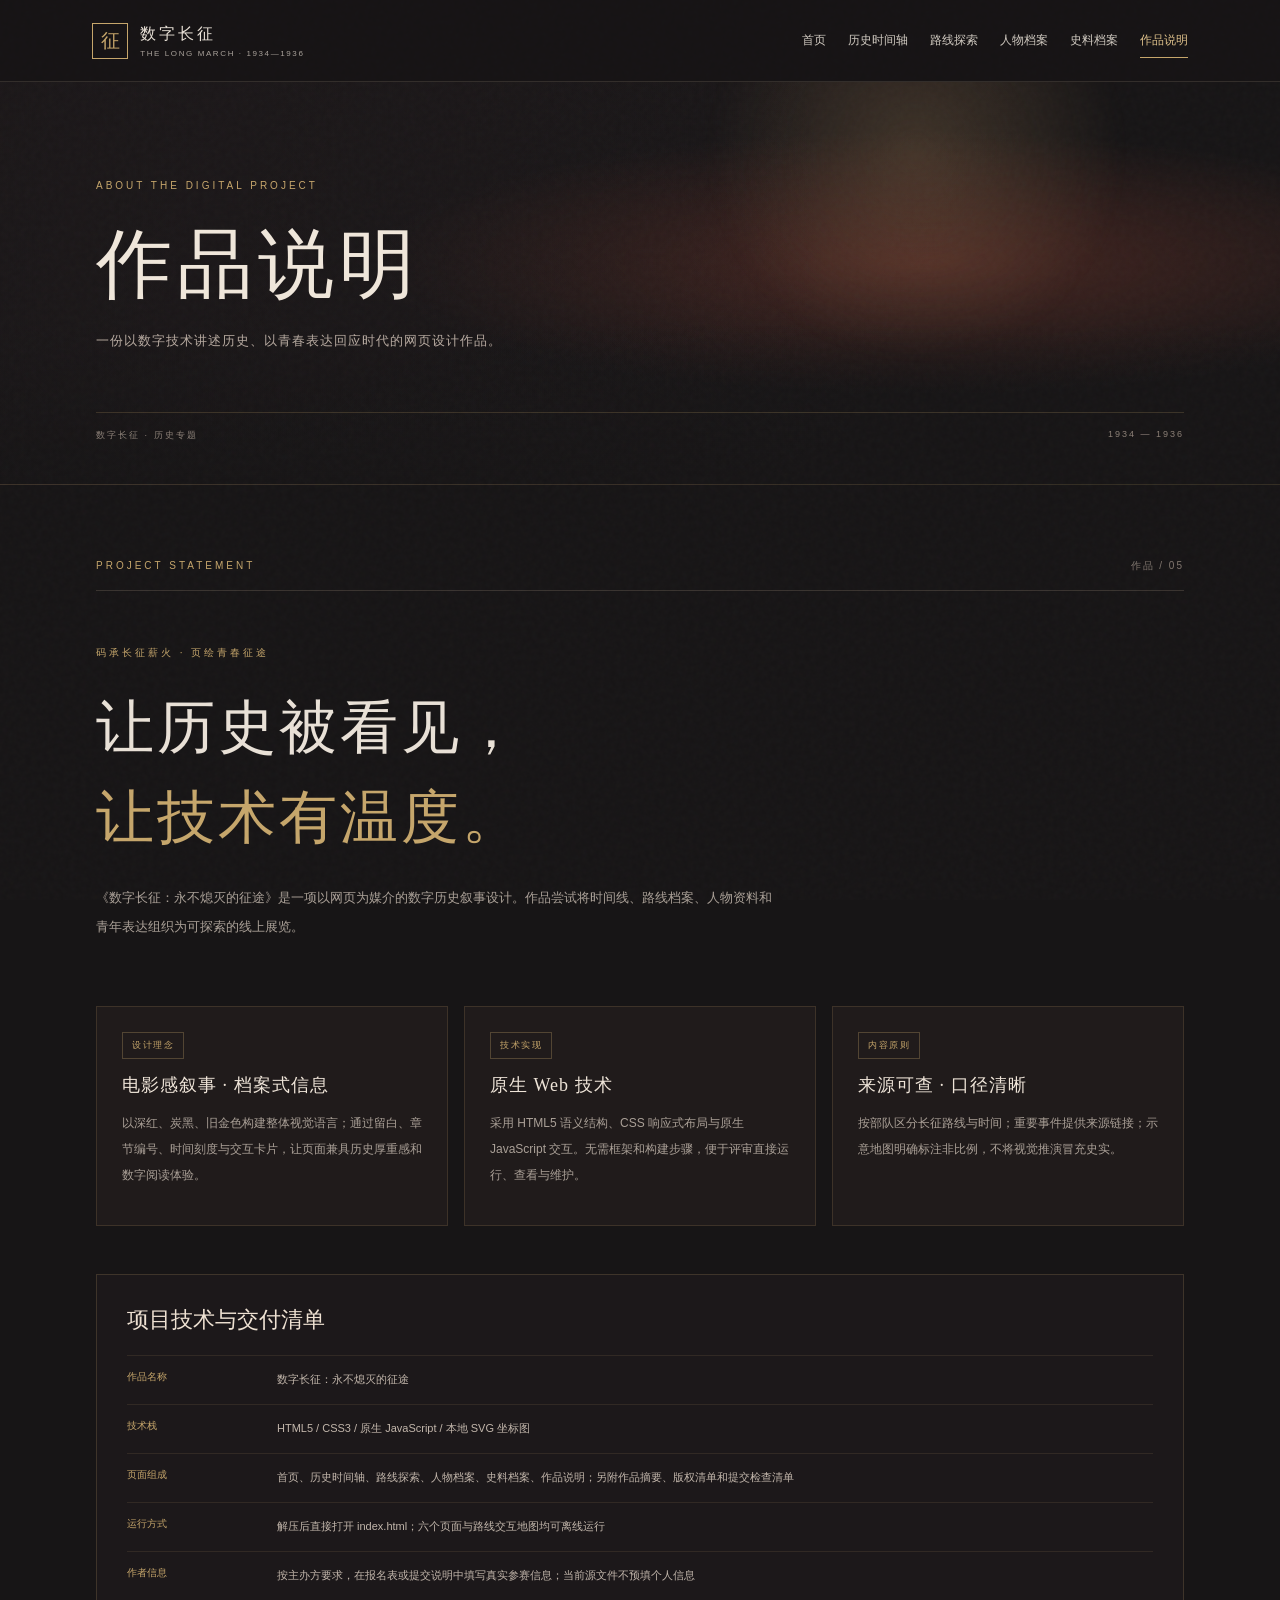
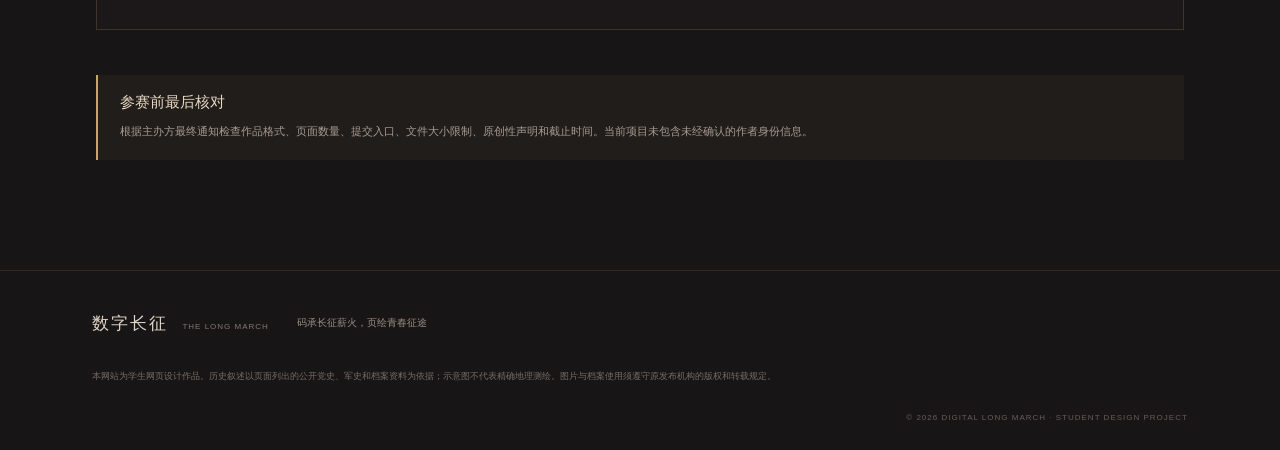
==== about.html @ 94694c50 "feat: publish Digital Long March V6 website" ====
<!doctype html>
<html lang="zh-CN">
<head>
  <meta charset="utf-8">
  <meta name="viewport" content="width=device-width, initial-scale=1">
  <meta name="theme-color" content="#171516">
  <meta name="description" content="作品说明｜数字长征：永不熄灭的征途">
  <title>作品说明｜数字长征</title>
  <link rel="stylesheet" href="css/style.css">
  <link rel="stylesheet" href="css/pages.css">
</head>
<body class="subpage">
  <a class="skip-link" href="#main-content">跳到主要内容</a>
  <div class="noise" aria-hidden="true"></div>
  <div class="scroll-progress" id="scrollProgress"></div>
  <header class="site-header" id="top">
    <a class="brand" href="index.html" aria-label="数字长征首页">
      <span class="brand-mark">征</span>
      <span class="brand-copy"><strong>数字长征</strong><small>THE LONG MARCH · 1934—1936</small></span>
    </a>
    <button class="menu-toggle" id="menuToggle" aria-label="打开导航" aria-expanded="false" aria-controls="mainNav"><span></span><span></span></button>
    <nav class="main-nav" id="mainNav" aria-label="主导航"><a class="" href="index.html">首页</a><a class="" href="history.html">历史时间轴</a><a class="" href="routes.html">路线探索</a><a class="" href="people.html">人物档案</a><a class="" href="archives.html">史料档案</a><a class="active" aria-current="page" href="about.html">作品说明</a></nav>
  </header>
  <main id="main-content" tabindex="-1">
    <section class="page-hero">
      <div class="page-hero-glow" aria-hidden="true"></div>
      <div class="section-shell page-hero-inner">
        <p class="eyebrow reveal">ABOUT THE DIGITAL PROJECT</p>
        <h1 class="reveal">作品说明</h1>
        <p class="page-subtitle reveal">一份以数字技术讲述历史、以青春表达回应时代的网页设计作品。</p>
        <div class="page-hero-meta"><span>数字长征 · 历史专题</span><span>1934 — 1936</span></div>
      </div>
    </section>

<section class="page-section section-shell">
  <div class="section-topline reveal"><span class="eyebrow">PROJECT STATEMENT</span><span class="section-number">作品 / 05</span></div>
  <div class="page-intro reveal"><p class="overline">码承长征薪火 · 页绘青春征途</p><h2>让历史被看见，<br><em>让技术有温度。</em></h2><p>《数字长征：永不熄灭的征途》是一项以网页为媒介的数字历史叙事设计。作品尝试将时间线、路线档案、人物资料和青年表达组织为可探索的线上展览。</p></div>
  <div class="about-columns">
    <article class="about-panel reveal"><span class="tag">设计理念</span><h3>电影感叙事 · 档案式信息</h3><p>以深红、炭黑、旧金色构建整体视觉语言；通过留白、章节编号、时间刻度与交互卡片，让页面兼具历史厚重感和数字阅读体验。</p></article>
    <article class="about-panel reveal"><span class="tag">技术实现</span><h3>原生 Web 技术</h3><p>采用 HTML5 语义结构、CSS 响应式布局与原生 JavaScript 交互。无需框架和构建步骤，便于评审直接运行、查看与维护。</p></article>
    <article class="about-panel reveal"><span class="tag">内容原则</span><h3>来源可查 · 口径清晰</h3><p>按部队区分长征路线与时间；重要事件提供来源链接；示意地图明确标注非比例，不将视觉推演冒充史实。</p></article>
  </div>
  <div class="project-spec reveal"><h3>项目技术与交付清单</h3><dl><div><dt>作品名称</dt><dd>数字长征：永不熄灭的征途</dd></div><div><dt>技术栈</dt><dd>HTML5 / CSS3 / 原生 JavaScript / 本地 SVG 坐标图</dd></div><div><dt>页面组成</dt><dd>首页、历史时间轴、路线探索、人物档案、史料档案、作品说明；另附作品摘要、版权清单和提交检查清单</dd></div><div><dt>运行方式</dt><dd>解压后直接打开 index.html；六个页面与路线交互地图均可离线运行</dd></div><div><dt>作者信息</dt><dd>按主办方要求，在报名表或提交说明中填写真实参赛信息；当前源文件不预填个人信息</dd></div></dl></div>
  <div class="source-note reveal"><strong>参赛前最后核对</strong><p>根据主办方最终通知检查作品格式、页面数量、提交入口、文件大小限制、原创性声明和截止时间。当前项目未包含未经确认的作者身份信息。</p></div>
</section>
  </main>
  <footer class="site-footer">
    <a class="footer-brand" href="index.html">数字长征 <span>THE LONG MARCH</span></a>
    <p>码承长征薪火，页绘青春征途</p>
    <small>本网站为学生网页设计作品。历史叙述以页面列出的公开党史、军史和档案资料为依据；示意图不代表精确地理测绘。图片与档案使用须遵守原发布机构的版权和转载规定。</small>
    <span class="copyright">© 2026 DIGITAL LONG MARCH · STUDENT DESIGN PROJECT</span>
  </footer>
  <script src="js/pages.js"></script>
</body>
</html>
---- css/style.css ----
@charset "UTF-8";
:root{--ink:#171516;--ink-soft:#211d1d;--red:#741c24;--red-bright:#a33b3d;--gold:#c6a66b;--gold-light:#dfc18b;--paper:#d8d5cf;--muted:#a6a09a;--serif:"Songti SC","STSong","SimSun","Noto Serif CJK SC",serif;--sans:"PingFang SC","Microsoft YaHei","Noto Sans CJK SC",sans-serif;--header-h:82px}
*{box-sizing:border-box}html{scroll-behavior:smooth;scroll-padding-top:90px}body{margin:0;background:var(--ink);color:var(--paper);font-family:var(--sans);font-weight:300;overflow-x:hidden}a{color:inherit;text-decoration:none}button{font:inherit}.noise{position:fixed;inset:0;z-index:20;pointer-events:none;opacity:.055;background-image:url("data:image/svg+xml,%3Csvg viewBox='0 0 180 180' xmlns='http://www.w3.org/2000/svg'%3E%3Cfilter id='n'%3E%3CfeTurbulence type='fractalNoise' baseFrequency='.9' numOctaves='3' stitchTiles='stitch'/%3E%3C/filter%3E%3Crect width='100%25' height='100%25' filter='url(%23n)' opacity='.45'/%3E%3C/svg%3E")}.scroll-progress{position:fixed;top:0;left:0;width:0;height:2px;background:var(--gold);z-index:50;transition:width .08s linear}
.site-header{height:var(--header-h);position:absolute;z-index:30;top:0;left:0;width:100%;padding:0 7.2%;display:flex;align-items:center;justify-content:space-between;border-bottom:1px solid rgba(225,207,175,.14)}.brand{display:flex;align-items:center;gap:12px}.brand-mark{width:36px;height:36px;border:1px solid var(--gold);display:grid;place-items:center;color:var(--gold);font-family:var(--serif);font-size:19px}.brand-copy{display:flex;flex-direction:column;gap:4px}.brand-copy strong{font-family:var(--serif);font-weight:500;font-size:16px;letter-spacing:3px}.brand-copy small{font-size:8px;letter-spacing:1.6px;color:#a9a19a}.main-nav{display:flex;align-items:center;gap:36px;font-size:12px;color:#d0c9c0}.main-nav>a:not(.nav-cta){position:relative;padding:9px 0;transition:color .25s}.main-nav>a:not(.nav-cta):after{content:"";position:absolute;left:0;bottom:0;width:0;height:1px;background:var(--gold);transition:width .25s}.main-nav>a:hover,.main-nav>a.active{color:var(--gold-light)}.main-nav>a:hover:after,.main-nav>a.active:after{width:100%}.nav-cta{border:1px solid rgba(198,166,107,.6);padding:11px 17px;color:var(--gold-light);letter-spacing:1px}.nav-cta span{padding-left:10px}.menu-toggle{display:none}
.hero{height:min(900px,100svh);min-height:680px;position:relative;overflow:hidden;background:radial-gradient(ellipse at 70% 43%,#69443b 0,#382a2a 27%,#211c1d 63%,#171516 100%)}.hero-backdrop,.hero-vignette{position:absolute;inset:0;overflow:hidden}.sun-halo{position:absolute;width:min(48vw,650px);aspect-ratio:1;right:10%;top:12%;border-radius:50%;background:radial-gradient(circle,rgba(219,168,111,.27),rgba(173,100,70,.12) 38%,transparent 70%);filter:blur(7px)}.mountain{position:absolute;bottom:0;width:120%;left:-10%;clip-path:polygon(0 100%,0 75%,9% 65%,17% 72%,28% 35%,36% 60%,47% 20%,58% 58%,68% 30%,78% 65%,89% 42%,100% 72%,100% 100%)}.mountain-back{height:72%;background:linear-gradient(140deg,#77635a,#41363a 52%,#282327);opacity:.65;transform:translateY(7%)}.mountain-mid{height:57%;background:linear-gradient(160deg,#59484a,#30272d 60%,#1d1a1d);clip-path:polygon(0 100%,0 60%,12% 42%,22% 66%,35% 15%,44% 58%,58% 26%,69% 62%,80% 30%,91% 65%,100% 52%,100% 100%);opacity:.95}.mountain-front{height:39%;background:linear-gradient(160deg,#3c3032,#211d20 72%);clip-path:polygon(0 100%,0 70%,10% 50%,20% 78%,32% 42%,43% 70%,56% 35%,68% 76%,80% 45%,91% 72%,100% 55%,100% 100%)}.ridge{position:absolute;bottom:23%;width:75%;height:22%;border-top:1px solid rgba(222,198,169,.16);transform:rotate(-13deg);filter:blur(1px)}.ridge-one{left:-12%}.ridge-two{right:-25%;bottom:29%;transform:rotate(15deg)}.flag-scene{position:absolute;bottom:29%;left:62%;height:205px;filter:drop-shadow(0 7px 12px rgba(0,0,0,.3));transform-origin:bottom}.flag-pole{position:absolute;left:0;bottom:0;width:3px;height:195px;background:linear-gradient(90deg,#4b3a30,#c3a57b,#49352d)}.flag-cloth{position:absolute;top:12px;left:3px;width:108px;height:60px;background:linear-gradient(135deg,#a43b35,#6c1d24);clip-path:polygon(0 0,100% 7%,89% 53%,100% 100%,0 90%);transform-origin:left top;animation:flagWave 4s ease-in-out infinite}.flag-cloth:after{content:"";position:absolute;inset:0;background:linear-gradient(100deg,transparent,rgba(255,255,255,.12),transparent);transform:skewY(-12deg)}.mist{position:absolute;left:-10%;width:120%;height:18%;background:linear-gradient(90deg,transparent,rgba(199,174,158,.12),transparent);filter:blur(23px);animation:mistDrift 16s ease-in-out infinite alternate}.mist-one{bottom:18%}.mist-two{bottom:35%;animation-delay:-8s;opacity:.5}.hero-vignette{background:linear-gradient(90deg,rgba(19,17,18,.72),rgba(19,17,18,.1) 65%,rgba(19,17,18,.18)),linear-gradient(0deg,#171516 0,transparent 24%,transparent 80%,rgba(17,15,16,.42))}.hero-content{position:absolute;left:13%;top:50%;transform:translateY(-42%);z-index:2;max-width:620px}.eyebrow{font-size:10px;letter-spacing:3px;color:var(--gold);font-weight:500}.hero-eyebrow{display:flex;align-items:center;gap:12px;margin:0 0 27px}.hero-eyebrow span{width:27px;height:1px;background:var(--gold)}.hero-kicker{font-size:9px;letter-spacing:4px;color:rgba(226,210,188,.64);margin:0 0 13px}.hero h1{font-family:var(--serif);font-size:clamp(74px,10vw,142px);font-weight:500;letter-spacing:14px;line-height:1.05;margin:0;color:#f0e9df;text-shadow:0 7px 32px rgba(0,0,0,.25)}.hero h1 span{color:#d6b47d}.hero-subtitle{font-family:var(--serif);font-size:clamp(22px,3vw,34px);letter-spacing:8px;color:#e4d4c0;margin:15px 0 22px}.hero-description{font-size:13px;line-height:2.2;letter-spacing:2px;color:#c6bbb0}.hero-actions{display:flex;align-items:center;gap:29px;margin-top:34px}.button{display:inline-flex;align-items:center;justify-content:center;gap:26px;border:0;cursor:pointer;padding:15px 22px;font-size:12px;letter-spacing:1px;transition:transform .25s,background .25s,border-color .25s}.button:hover{transform:translateY(-3px)}.button-primary{background:var(--red);color:#f3e8da;border:1px solid rgba(221,180,132,.25)}.button-primary:hover{background:#8c2931}.button span{font-size:16px;color:var(--gold-light)}.text-link{font-size:11px;color:#d0c4b8;letter-spacing:1px}.text-link span{color:var(--gold);padding-left:8px}.hero-side-note{position:absolute;right:7.2%;top:39%;z-index:2;display:flex;flex-direction:column;align-items:center;gap:10px;color:var(--gold);font-family:var(--serif);font-size:12px;letter-spacing:2px}.hero-side-note i{height:78px;width:1px;background:linear-gradient(var(--gold),transparent)}.hero-side-note small{writing-mode:vertical-rl;font:8px var(--sans);letter-spacing:2px;color:#b8a99b;margin-top:12px}.hero-bottom{position:absolute;z-index:2;bottom:35px;left:7.2%;right:7.2%;display:flex;align-items:center;justify-content:space-between;color:#a69a90}.chapter-label,.coordinates{font-size:9px;letter-spacing:2px}.scroll-cue{display:flex;align-items:center;gap:13px;font-size:9px;letter-spacing:2px;color:var(--gold-light)}.scroll-cue i{height:36px;width:1px;background:linear-gradient(var(--gold),transparent);animation:scrollPulse 1.8s infinite}.hero-index{position:absolute;right:7.2%;bottom:37px;color:var(--gold);font:12px var(--serif);letter-spacing:2px}.hero-index span{padding:0 8px;color:#78675c}
.section-shell{max-width:1160px;margin:0 auto;padding-left:36px;padding-right:36px}.intro{position:relative;padding-top:130px;padding-bottom:145px}.section-topline{display:flex;justify-content:space-between;align-items:center;border-bottom:1px solid rgba(211,190,158,.18);padding-bottom:17px}.section-number{font-size:10px;color:#81766e;letter-spacing:2px}.intro-grid{display:grid;grid-template-columns:1fr .8fr;gap:12%;padding-top:76px}.overline{font-size:10px;letter-spacing:3px;color:var(--gold);margin:0 0 23px}.intro-heading h2,.section-heading h2,.closing h2{font-family:var(--serif);font-weight:400;font-size:clamp(42px,6vw,72px);line-height:1.55;letter-spacing:5px;margin:0;color:#e9e1d7}.intro-heading h2 em,.section-heading h2 em,.closing h2 em,.youth-copy h2 em{font-style:normal;color:var(--gold)}.intro-copy{padding-top:31px;max-width:440px}.intro-copy p{font-size:13px;line-height:2.2;color:#aaa19a;margin:0 0 20px}.intro-copy .lead{font-family:var(--serif);font-size:18px;line-height:1.9;color:#e2d7cb;margin-bottom:26px}.line-link{display:inline-block;margin-top:18px;padding-bottom:10px;border-bottom:1px solid rgba(198,166,107,.5);font-size:11px;color:var(--gold-light);letter-spacing:1px}.line-link span{padding-left:25px}.intro-stamp{position:absolute;right:6%;bottom:80px;border:1px solid rgba(198,166,107,.22);width:84px;height:84px;display:grid;place-content:center;text-align:center;color:rgba(198,166,107,.5);font-family:var(--serif);font-size:19px;line-height:1.35;transform:rotate(8deg)}
.journey-section{background:#201b1c;padding:110px 0 120px}.section-heading{display:flex;justify-content:space-between;align-items:end;margin:56px 0 74px}.section-heading h2{font-size:clamp(38px,5vw,58px)}.section-heading>p{font-size:11px;line-height:2.1;color:#958b84;margin:0 0 10px}.timeline{position:relative;display:grid;grid-template-columns:repeat(4,1fr);gap:23px;padding-top:31px}.timeline-track{position:absolute;top:0;left:0;right:0;height:1px;background:rgba(198,166,107,.22)}.timeline-track span{display:block;width:100%;height:100%;background:linear-gradient(90deg,var(--gold),rgba(198,166,107,.05))}.timeline-item{position:relative;padding-top:28px}.timeline-dot{position:absolute;top:-37px;left:0;width:13px;height:13px;border-radius:50%;border:1px solid var(--gold);background:#201b1c;cursor:pointer;transition:background .25s,box-shadow .25s}.timeline-dot:after{content:"";position:absolute;inset:3px;border-radius:50%;background:var(--gold)}.timeline-dot:hover{box-shadow:0 0 0 7px rgba(198,166,107,.1)}.timeline-date{font:32px var(--serif);color:var(--gold-light);letter-spacing:1px}.timeline-date small{font:11px var(--sans);color:#a79a8c;margin-left:5px}.timeline-card{margin-top:21px;padding:24px 20px 22px;min-height:218px;background:linear-gradient(145deg,#2c2526,#252021);border:1px solid rgba(215,190,151,.11);transition:transform .3s,border-color .3s}.timeline-card:hover{transform:translateY(-5px);border-color:rgba(198,166,107,.4)}.card-index{font-size:9px;color:var(--gold);letter-spacing:2px}.timeline-card h3{font-family:var(--serif);font-size:17px;font-weight:500;letter-spacing:1px;margin:16px 0 12px;color:#e5ddd3}.timeline-card p{font-size:11px;line-height:1.9;color:#a79d96;min-height:42px}.detail-link{background:none;border:0;padding:8px 0 0;color:var(--gold-light);font-size:10px;letter-spacing:1px;cursor:pointer}.detail-link span{padding-left:12px}.timeline-note{margin:30px 0 0;color:#766d67;font-size:10px;line-height:1.8}
.quote-section{height:570px;position:relative;display:grid;place-items:center;text-align:center;overflow:hidden;background:linear-gradient(120deg,#302326,#211b1d 70%)}.quote-bg{position:absolute;inset:0;background:radial-gradient(ellipse at 50% 55%,rgba(128,65,54,.25),transparent 57%),linear-gradient(0deg,rgba(23,21,22,.6),rgba(23,21,22,.15))}.quote-bg:before,.quote-bg:after{content:"";position:absolute;bottom:-20%;width:65%;height:65%;background:#171516;clip-path:polygon(0 100%,0 75%,22% 28%,42% 65%,62% 10%,78% 63%,100% 35%,100% 100%);opacity:.55}.quote-bg:before{left:-10%}.quote-bg:after{right:-10%;transform:scaleX(-1);opacity:.7}.quote-content{position:relative;z-index:1}.quote-mark{font:100px/1 var(--serif);height:70px;color:rgba(198,166,107,.42);margin-top:20px}.quote-content blockquote{font-family:var(--serif);font-size:clamp(26px,4vw,43px);line-height:1.8;letter-spacing:4px;margin:0;color:#eee4d8}.quote-content p{font-size:12px;letter-spacing:2px;color:#b4a69b;margin:26px 0}.quote-rule{display:block;width:42px;height:1px;background:var(--gold);margin:27px auto}.quote-content small{font-size:9px;letter-spacing:3px;color:#9a8979}
.values-section{padding-top:110px;padding-bottom:130px}.values-grid{display:grid;grid-template-columns:repeat(4,1fr);gap:18px;padding-top:62px}.value-card{position:relative;padding:25px 22px 30px;border-top:1px solid rgba(198,166,107,.35);background:linear-gradient(180deg,rgba(255,255,255,.025),transparent);min-height:245px}.value-no{font:11px var(--serif);color:var(--gold)}.value-symbol{font:44px var(--serif);color:rgba(198,166,107,.85);margin:22px 0 13px}.value-card h3{font:500 16px var(--serif);letter-spacing:2px;margin:0 0 13px}.value-card p{font-size:11px;line-height:2;color:#978e87;margin:0}.value-line{position:absolute;bottom:0;left:22px;width:22px;height:1px;background:var(--gold);transition:width .3s}.value-card:hover .value-line{width:calc(100% - 44px)}
.youth-section{background:linear-gradient(115deg,#5d2026,#3b1d21 52%,#241b1d);position:relative;overflow:hidden}.youth-section:after{content:"";position:absolute;right:-8%;top:-70%;width:65vw;height:65vw;border:1px solid rgba(222,187,134,.12);border-radius:50%;box-shadow:0 0 0 40px rgba(222,187,134,.025),0 0 0 90px rgba(222,187,134,.02)}.youth-inner{position:relative;z-index:1;min-height:480px;display:flex;align-items:center;justify-content:space-between;padding-top:80px;padding-bottom:80px}.youth-copy{max-width:620px}.youth-copy .overline{margin:30px 0 12px;color:#d6b27c}.youth-copy h2{font:400 clamp(36px,5vw,57px)/1.6 var(--serif);letter-spacing:3px;margin:0 0 18px}.youth-copy>p:not(.eyebrow):not(.overline){max-width:480px;color:#d0bdb2;font-size:12px;line-height:2.1;margin-bottom:28px}.youth-seal{width:190px;height:190px;border:1px solid rgba(220,183,126,.5);border-radius:50%;display:flex;flex-direction:column;align-items:center;justify-content:center;color:#e2c38f;transform:rotate(-9deg);box-shadow:inset 0 0 0 8px rgba(220,183,126,.035),0 0 50px rgba(0,0,0,.12)}.youth-seal span{font:20px var(--serif);letter-spacing:7px;padding-left:7px}.youth-seal strong{font:42px var(--serif);letter-spacing:5px}.youth-seal small{font-size:7px;letter-spacing:2px;margin-top:7px}
.closing{text-align:center;padding-top:120px;padding-bottom:115px}.closing h2{font-size:clamp(37px,5vw,60px);margin:27px 0 30px}.back-top{display:inline-block;border-bottom:1px solid rgba(198,166,107,.45);padding:12px 0;color:var(--gold-light);font-size:11px;letter-spacing:2px}.back-top span{padding-left:25px}.site-footer{padding:35px 7.2% 28px;border-top:1px solid rgba(211,190,158,.13);display:flex;align-items:center;gap:28px;flex-wrap:wrap}.footer-brand{font:17px var(--serif);letter-spacing:2px;color:#ded3c7}.footer-brand span{font:8px var(--sans);letter-spacing:1px;color:#847970;margin-left:8px}.site-footer p{font-size:10px;color:#9b8e84}.site-footer>small{font-size:9px;color:#766d67;flex-basis:100%;line-height:1.8}.copyright{font-size:8px;color:#655e59;letter-spacing:1px;margin-left:auto}
.modal{position:fixed;inset:0;z-index:60;display:grid;place-items:center;padding:22px;visibility:hidden;opacity:0;transition:opacity .25s,visibility .25s}.modal.is-open{visibility:visible;opacity:1}.modal-backdrop{position:absolute;inset:0;background:rgba(8,7,8,.78);backdrop-filter:blur(7px)}.modal-panel{position:relative;width:min(560px,100%);padding:48px 48px 42px;background:linear-gradient(145deg,#302729,#211d1f);border:1px solid rgba(198,166,107,.35);box-shadow:0 25px 90px rgba(0,0,0,.4);transform:translateY(12px);transition:transform .3s}.modal.is-open .modal-panel{transform:translateY(0)}.modal-close{position:absolute;right:18px;top:12px;background:none;border:0;color:#c7b8a7;font-size:28px;cursor:pointer}.modal-date{font:14px var(--serif);color:var(--gold);margin:25px 0 9px}.modal-panel h2{font:500 30px var(--serif);letter-spacing:2px;margin:0 0 20px}.modal-panel>p:not(.modal-date){font-size:13px;line-height:2.2;color:#b8ada4}.modal-source{border-top:1px solid rgba(198,166,107,.2);padding-top:16px;margin-top:28px;color:#83776e;font-size:10px;line-height:1.8}.pledge-panel label{display:block;font-size:11px;color:var(--gold-light);margin:24px 0 9px}.pledge-panel textarea{width:100%;height:110px;resize:vertical;background:#171516;border:1px solid rgba(198,166,107,.3);padding:14px;color:#eee;font:12px/1.8 var(--sans);outline:none}.pledge-panel textarea:focus{border-color:var(--gold)}.pledge-actions{display:flex;justify-content:space-between;align-items:center;margin-top:12px}.pledge-actions>span{font-size:10px;color:#82776e}.pledge-result{margin-top:24px;padding:24px;border:1px solid rgba(198,166,107,.4);background:linear-gradient(135deg,rgba(116,28,36,.4),rgba(23,21,22,.5))}.pledge-result>span,.pledge-result small{font-size:8px;letter-spacing:2px;color:var(--gold)}.pledge-result p{font:18px/1.8 var(--serif);color:#eee0cf}.toast{position:fixed;z-index:80;left:50%;bottom:28px;transform:translate(-50%,20px);opacity:0;background:#2e2726;border:1px solid rgba(198,166,107,.4);padding:12px 20px;color:#e7d7c3;font-size:11px;transition:.25s;pointer-events:none}.toast.show{opacity:1;transform:translate(-50%,0)}
.reveal{opacity:0;transform:translateY(24px);transition:opacity .8s ease,transform .8s ease}.reveal.is-visible{opacity:1;transform:translateY(0)}
@keyframes flagWave{0%,100%{transform:skewY(0) scaleX(1)}50%{transform:skewY(-4deg) scaleX(.96)}}@keyframes mistDrift{from{transform:translateX(-3%) scaleY(1)}to{transform:translateX(3%) scaleY(1.2)}}@keyframes scrollPulse{0%,100%{transform:scaleY(.65);transform-origin:top;opacity:.5}50%{transform:scaleY(1);opacity:1}}
@media(max-width:900px){.site-header{padding:0 5%}.main-nav{gap:20px}.hero-content{left:9%}.hero-side-note{right:5%}.timeline{grid-template-columns:repeat(2,1fr);row-gap:55px}.timeline-track{right:0}.timeline-card{min-height:195px}.values-grid{grid-template-columns:repeat(2,1fr)}.section-shell{padding-left:5%;padding-right:5%}.intro-stamp{right:7%}}
@media(max-width:640px){:root{--header-h:70px}.site-header{height:70px}.brand-mark{width:32px;height:32px}.brand-copy strong{font-size:14px}.brand-copy small{font-size:7px}.menu-toggle{display:flex;flex-direction:column;gap:6px;background:none;border:0;padding:10px;z-index:2}.menu-toggle span{display:block;width:23px;height:1px;background:var(--gold)}.main-nav{position:absolute;top:70px;left:0;right:0;background:rgba(23,21,22,.97);border-bottom:1px solid rgba(198,166,107,.2);padding:20px 7% 25px;display:flex;flex-direction:column;align-items:stretch;gap:10px;visibility:hidden;opacity:0;transform:translateY(-8px);transition:.25s}.main-nav.open{visibility:visible;opacity:1;transform:translateY(0)}.main-nav>a:not(.nav-cta){padding:12px 0}.nav-cta{text-align:center;margin-top:8px}.hero{min-height:690px;height:100svh;max-height:850px}.hero-content{left:7%;right:7%;top:47%;transform:translateY(-38%)}.hero h1{font-size:clamp(67px,18vw,105px);letter-spacing:7px}.hero-subtitle{font-size:22px;letter-spacing:5px}.hero-eyebrow{font-size:8px;letter-spacing:2px;margin-bottom:22px}.hero-kicker{font-size:7px;letter-spacing:2px}.hero-description{font-size:11px}.hero-actions{gap:17px;align-items:flex-start;flex-direction:column;margin-top:25px}.button{padding:13px 17px}.hero-side-note{right:6%;top:24%;font-size:10px}.hero-side-note i{height:40px}.hero-side-note small{display:none}.flag-scene{left:67%;bottom:27%;transform:scale(.75);transform-origin:bottom}.hero-bottom{left:7%;right:7%;bottom:22px}.coordinates{display:none}.hero-index{right:7%;bottom:25px;font-size:10px}.chapter-label{font-size:8px}.scroll-cue{margin-right:35px}.intro{padding-top:85px;padding-bottom:95px}.intro-grid{grid-template-columns:1fr;gap:20px;padding-top:48px}.intro-heading h2{font-size:50px}.intro-copy{padding-top:0}.intro-copy .lead{font-size:16px}.intro-stamp{width:65px;height:65px;font-size:14px;right:8%;bottom:48px}.journey-section{padding:80px 0 85px}.section-heading{display:block;margin:42px 0 55px}.section-heading h2{font-size:39px}.section-heading>p{margin-top:18px}.timeline{grid-template-columns:1fr;gap:36px;padding-left:23px}.timeline-track{left:5px;right:auto;top:0;bottom:0;width:1px;height:auto}.timeline-track span{width:1px;height:100%;background:linear-gradient(var(--gold),rgba(198,166,107,.05))}.timeline-item{padding-top:0}.timeline-dot{top:4px;left:-23px}.timeline-date{font-size:27px}.timeline-card{margin-top:13px;min-height:0;padding:20px}.timeline-card p{min-height:0}.timeline-note{margin-left:0}.quote-section{height:470px;padding:0 7%}.quote-content blockquote{font-size:26px;letter-spacing:2px}.quote-content p{font-size:10px;line-height:2}.values-section{padding-top:80px;padding-bottom:85px}.values-grid{grid-template-columns:1fr 1fr;gap:12px;padding-top:40px}.value-card{padding:19px 15px 25px;min-height:220px}.value-symbol{font-size:36px;margin:19px 0 10px}.value-card h3{font-size:14px}.value-card p{font-size:10px}.value-line{left:15px}.youth-inner{min-height:540px;display:block;padding-top:75px;padding-bottom:70px}.youth-copy h2{font-size:36px}.youth-copy>p:not(.eyebrow):not(.overline){font-size:11px}.youth-seal{width:115px;height:115px;margin:35px 0 0 auto}.youth-seal span{font-size:13px}.youth-seal strong{font-size:27px}.youth-seal small{font-size:6px}.closing{padding-top:85px;padding-bottom:85px}.closing h2{font-size:38px;letter-spacing:2px}.site-footer{padding:28px 7%;gap:12px}.site-footer p{flex-basis:100%;margin:0}.site-footer>small{margin-top:5px}.copyright{margin-left:0;flex-basis:100%;font-size:7px}.modal-panel{padding:42px 24px 28px}.modal-panel h2{font-size:24px}.pledge-actions{gap:10px}.pledge-actions .button{gap:8px;font-size:10px}}
@media(prefers-reduced-motion:reduce){*,*::before,*::after{scroll-behavior:auto!important;animation-duration:.01ms!important;animation-iteration-count:1!important;transition-duration:.01ms!important}.reveal{opacity:1;transform:none}}

/* V2: interactive route atlas */
.route-section{background:#191617;padding:110px 0 125px;position:relative;overflow:hidden}
.route-section:before{content:"";position:absolute;inset:0;background:radial-gradient(ellipse at 15% 55%,rgba(116,28,36,.15),transparent 48%),linear-gradient(90deg,transparent 49.9%,rgba(198,166,107,.025) 50%,transparent 50.1%);pointer-events:none}
.route-heading{position:relative;z-index:1;margin-bottom:54px}
.route-layout{position:relative;z-index:1;display:grid;grid-template-columns:minmax(0,1.45fr) minmax(280px,.75fr);gap:44px;align-items:stretch}
.route-map-wrap{border:1px solid rgba(198,166,107,.22);background:linear-gradient(145deg,rgba(44,36,34,.78),rgba(24,21,22,.9));padding:18px 20px 15px;min-width:0}
.map-topline{display:flex;justify-content:space-between;gap:12px;font-size:8px;letter-spacing:1.6px;color:#8e8176}
.route-map{display:block;width:100%;height:auto;margin:14px 0 5px;overflow:visible}
.map-contour{fill:none;stroke:#b99b70;stroke-opacity:.13;stroke-width:1.2;stroke-dasharray:3 8}
.route-line{fill:none;stroke-width:3;stroke-linecap:round;stroke-linejoin:round;opacity:.16;transition:opacity .35s,filter .35s}
.route-line path{fill:none;stroke:currentColor;stroke-width:3;stroke-dasharray:7 8;animation:routeFlow 16s linear infinite}
.route-line circle{fill:currentColor;stroke:#201b1c;stroke-width:2}
.route-central{color:#d7a56e}.route-fourth{color:#b95d5c}.route-second{color:#9b9b78}
.route-line.is-active{opacity:1;filter:url(#routeGlow)}
.map-place circle{fill:#dfc18b;stroke:#201b1c;stroke-width:2}.map-place text{fill:#d7c7b4;font:13px var(--sans);letter-spacing:1px}.map-compass{fill:#c6a66b;font:12px var(--sans);letter-spacing:2px}.map-caption{fill:#766b62;font:8px var(--sans);letter-spacing:1.4px}
.map-legend{display:flex;flex-wrap:wrap;gap:12px 20px;border-top:1px solid rgba(198,166,107,.14);padding-top:15px;color:#a79a8e;font-size:9px}
.map-legend span{display:flex;align-items:center;gap:7px}.legend-dot{width:7px;height:7px;border-radius:50%;display:inline-block}.legend-dot.central{background:#d7a56e}.legend-dot.fourth{background:#b95d5c}.legend-dot.second{background:#9b9b78}
.route-info{padding:20px 0 0}.route-tabs{display:flex;flex-wrap:wrap;gap:7px;margin:22px 0 28px}.route-tab{background:transparent;border:1px solid rgba(198,166,107,.25);color:#a99c90;padding:10px 13px;font-size:10px;cursor:pointer;transition:.25s}.route-tab:hover,.route-tab.active{background:rgba(116,28,36,.55);border-color:rgba(198,166,107,.65);color:#f0dfc8}
.route-period{font:11px var(--serif);letter-spacing:1.5px;color:var(--gold)}.route-detail h3{font:500 22px var(--serif);letter-spacing:2px;color:#eee3d6;margin:13px 0 15px}.route-detail p{font-size:11px;line-height:2.1;color:#aaa097}.route-detail ol{padding-left:18px;margin:20px 0 0;border-left:1px solid rgba(198,166,107,.25)}.route-detail li{font-size:10px;line-height:1.9;color:#c8b9a8;padding:0 0 13px 8px}.route-detail li::marker{color:var(--gold)}.route-caution{border-top:1px solid rgba(198,166,107,.18);padding-top:15px;margin-top:25px;font-size:9px;line-height:1.9;color:#82786f}
@keyframes routeFlow{to{stroke-dashoffset:-180}}
@media(max-width:900px){.route-layout{grid-template-columns:1fr;gap:20px}.route-info{padding-top:5px}.route-detail ol{display:grid;grid-template-columns:1fr 1fr;gap:5px 15px}}
@media(max-width:640px){.route-section{padding:80px 0 90px}.route-heading{margin-bottom:35px}.route-map-wrap{padding:13px 10px 12px}.map-topline{font-size:6px;letter-spacing:1px}.map-place text{font-size:15px}.map-caption{font-size:8px}.map-legend{gap:9px 12px;font-size:8px}.route-tabs{gap:6px;margin:17px 0 22px}.route-tab{padding:9px 10px;font-size:9px}.route-detail h3{font-size:20px}.route-detail ol{grid-template-columns:1fr}.route-caution{font-size:9px}}
@media(prefers-reduced-motion:reduce){.route-line path{animation:none}}

/* V3: multi-page portal cards */
.portal-section{padding-top:90px;padding-bottom:105px}
.portal-grid{display:grid;grid-template-columns:repeat(4,1fr);gap:13px;padding-top:36px}
.portal-card{display:flex;flex-direction:column;min-height:220px;padding:22px 20px;border:1px solid rgba(198,166,107,.2);background:linear-gradient(145deg,rgba(48,37,35,.48),rgba(25,22,23,.72));transition:transform .25s,border-color .25s,background .25s}
.portal-card:hover{transform:translateY(-5px);border-color:rgba(198,166,107,.6);background:linear-gradient(145deg,rgba(67,42,39,.62),rgba(25,22,23,.85))}
.portal-card>span{font-size:8px;letter-spacing:1.7px;color:#8f8277}
.portal-card h3{font:500 21px var(--serif);letter-spacing:2px;color:#eee2d5;margin:26px 0 10px}
.portal-card p{font-size:10px;line-height:2;color:#a99e95;flex:1}
.portal-card b{font-size:9px;font-weight:400;color:var(--gold);letter-spacing:1px;margin-top:16px}
@media(max-width:900px){.portal-grid{grid-template-columns:repeat(2,1fr)}}
@media(max-width:640px){.portal-section{padding-top:70px;padding-bottom:75px}.portal-grid{gap:10px;padding-top:25px}.portal-card{min-height:190px;padding:17px 14px}.portal-card h3{font-size:17px;margin-top:20px}.portal-card p{font-size:9px}}

/* V5 accessibility and presentation refinements */
.skip-link{position:fixed;z-index:1000;left:16px;top:12px;padding:12px 16px;background:#ead9bd;color:#171516;font-size:13px;transform:translateY(-160%);transition:transform .2s}
.skip-link:focus{transform:translateY(0)}
:focus-visible{outline:2px solid #e2c18a;outline-offset:4px}
button,a{-webkit-tap-highlight-color:transparent}
@media(max-width:760px){.main-nav a{min-height:42px;display:flex;align-items:center}.menu-toggle{min-width:44px;min-height:44px;justify-content:center;align-items:center}}
@media print{.noise,.scroll-progress,.site-header,.menu-toggle,.geo-route-controls,.site-footer{display:none!important}body,.subpage{background:#fff!important;color:#222!important}.page-hero{background:#eee!important;color:#222!important;min-height:auto}.page-hero h1,.page-intro h2,.route-record h3,.chronicle-body h3,.person-card h3,.archive-card h3{color:#222!important}.page-subtitle,.page-intro>p:last-child,.route-record p,.chronicle-body p,.archive-card p{color:#444!important}.page-section{padding:24px 0}.geo-map-frame{break-inside:avoid}.geo-map-caution,.source-note{color:#333!important;background:#f5f1e9!important}}
---- css/pages.css ----
:root{--page-ink:#171516;--page-gold:#c6a66b;--page-paper:#e9e1d7}
.subpage{background:#171516;color:var(--page-paper)}
.subpage .site-header{position:relative;background:rgba(23,21,22,.96)}
.subpage .main-nav{gap:22px}
.subpage .main-nav a{white-space:nowrap}
.page-hero{position:relative;min-height:390px;overflow:hidden;background:radial-gradient(ellipse at 72% 45%,rgba(116,55,44,.52),transparent 42%),linear-gradient(120deg,#211b1d,#171516 70%);border-bottom:1px solid rgba(198,166,107,.16)}
.page-hero:after{content:"";position:absolute;inset:0;background:linear-gradient(90deg,rgba(23,21,22,.55),transparent 65%),linear-gradient(0deg,#171516,transparent 40%)}
.page-hero-glow{position:absolute;width:420px;height:420px;right:12%;top:-140px;border-radius:50%;background:radial-gradient(circle,rgba(205,158,106,.22),transparent 70%);filter:blur(8px)}
.page-hero-inner{position:relative;z-index:1;padding-top:88px;padding-bottom:42px}
.page-hero h1{font:500 clamp(42px,7vw,76px)/1.3 var(--serif);letter-spacing:5px;color:#f0e7db;margin:24px 0 14px}
.page-subtitle{font-size:13px;line-height:2;color:#b7aaa0;letter-spacing:1px;max-width:700px}
.page-hero-meta{display:flex;justify-content:space-between;border-top:1px solid rgba(198,166,107,.2);padding-top:16px;margin-top:58px;color:#8c8077;font-size:9px;letter-spacing:2px}
.page-section{padding-top:74px;padding-bottom:110px}
.page-intro{max-width:740px;padding:55px 0 52px}
.page-intro h2{font:400 clamp(36px,5vw,58px)/1.55 var(--serif);letter-spacing:3px;color:#e9e1d7;margin:0 0 20px}
.page-intro h2 em{font-style:normal;color:var(--page-gold)}
.page-intro>p:last-child{font-size:13px;line-height:2.25;color:#aaa097;max-width:680px}
.chronicle-list{position:relative;max-width:930px;margin:10px auto 0}
.chronicle-list:before{content:"";position:absolute;left:156px;top:8px;bottom:10px;width:1px;background:linear-gradient(var(--page-gold),rgba(198,166,107,.08))}
.chronicle-item{display:grid;grid-template-columns:130px 1fr;gap:52px;position:relative;padding:0 0 48px}
.chronicle-date{text-align:right;color:var(--page-gold);font:500 20px var(--serif);letter-spacing:1px;padding-top:4px}
.chronicle-marker{position:absolute;left:150px;top:8px;width:13px;height:13px;border-radius:50%;border:1px solid var(--page-gold);background:#171516;box-shadow:0 0 0 5px rgba(198,166,107,.08)}
.chronicle-body{border:1px solid rgba(198,166,107,.16);background:linear-gradient(145deg,rgba(46,37,35,.55),rgba(26,23,24,.75));padding:26px 30px}
.tag{display:inline-block;font-size:9px;letter-spacing:1.5px;color:var(--page-gold);border:1px solid rgba(198,166,107,.3);padding:6px 9px}
.chronicle-body h3,.route-record h3,.person-card h3,.archive-card h3,.about-panel h3{font:500 22px var(--serif);color:#eee4d8;letter-spacing:1px;margin:14px 0}
.chronicle-body p,.route-record p,.person-card p,.archive-card p,.about-panel p{font-size:12px;line-height:2.15;color:#aaa097}
.chronicle-body a,.route-record a,.person-card a,.archive-card a,.archive-feature a,.source-links a{display:inline-block;color:var(--page-gold);font-size:10px;letter-spacing:.5px;margin-top:8px;border-bottom:1px solid rgba(198,166,107,.3);padding-bottom:5px}
.source-note{margin-top:45px;border-left:2px solid var(--page-gold);padding:18px 22px;background:rgba(198,166,107,.055)}
.source-note strong{font:500 15px var(--serif);color:#e8d8c2}
.source-note p{font-size:11px;line-height:2;color:#a79b91;margin:8px 0 0}
.route-catalog{display:grid;grid-template-columns:1fr 1fr;gap:18px}
.route-record{border:1px solid rgba(198,166,107,.18);padding:26px;background:linear-gradient(145deg,rgba(48,37,35,.52),rgba(25,22,23,.72));}
.route-record-head{display:flex;align-items:flex-start;gap:18px}
.route-code{font:500 38px var(--serif);color:rgba(198,166,107,.42);line-height:1}
.route-record h3{font-size:19px;margin:12px 0}
.route-record ol{padding-left:18px;border-left:1px solid rgba(198,166,107,.28);margin:22px 0 0}
.route-record li{font-size:10px;line-height:2;color:#d0c1b0;padding:0 0 10px 6px}
.route-record li::marker{color:var(--page-gold)}
.source-links{display:flex;flex-wrap:wrap;gap:20px;margin-top:25px}
.people-grid{display:grid;grid-template-columns:repeat(3,1fr);gap:16px}
.person-card{position:relative;min-height:330px;padding:25px;border:1px solid rgba(198,166,107,.17);background:linear-gradient(145deg,rgba(46,37,35,.58),rgba(25,22,23,.78))}
.person-index,.archive-card>span{font-size:8px;letter-spacing:1.5px;color:#8e8176}
.person-monogram{width:62px;height:62px;display:grid;place-items:center;border:1px solid rgba(198,166,107,.45);color:var(--page-gold);font:32px var(--serif);margin:24px 0 10px;background:rgba(116,28,36,.18)}
.person-card h3{font-size:25px;margin:8px 0}
.person-card .person-role{font-size:10px;color:var(--page-gold);margin:0 0 12px}
.person-card a{position:absolute;left:25px;bottom:22px}
.archive-feature{padding:34px 38px;border:1px solid rgba(198,166,107,.35);background:radial-gradient(ellipse at 90% 0,rgba(116,28,36,.35),transparent 50%),linear-gradient(120deg,#302523,#1d191a)}
.archive-label{font-size:9px;letter-spacing:2px;color:var(--page-gold)}
.archive-feature h3{font:500 28px var(--serif);color:#eee2d4;margin:18px 0 12px}
.archive-feature p{font-size:12px;line-height:2.2;color:#b3a79d;max-width:760px}
.archive-grid{display:grid;grid-template-columns:repeat(2,1fr);gap:16px;margin-top:18px}
.archive-card{padding:25px;border:1px solid rgba(198,166,107,.16);background:rgba(40,33,32,.48)}
.archive-card h3{font-size:19px}
.about-columns{display:grid;grid-template-columns:repeat(3,1fr);gap:16px}
.about-panel{padding:25px;border:1px solid rgba(198,166,107,.17);background:rgba(42,34,33,.48)}
.about-panel h3{font-size:18px}
.project-spec{margin-top:48px;padding:30px;border:1px solid rgba(198,166,107,.2);background:rgba(32,27,28,.65)}
.project-spec h3{font:500 22px var(--serif);color:#eee1d2;margin:0 0 20px}
.project-spec dl{margin:0}
.project-spec dl div{display:grid;grid-template-columns:130px 1fr;gap:20px;padding:14px 0;border-top:1px solid rgba(198,166,107,.12)}
.project-spec dt{font-size:10px;color:var(--page-gold)}
.project-spec dd{margin:0;font-size:11px;color:#c2b6ab;line-height:1.8}
@media(max-width:1050px){.subpage .main-nav{gap:13px;font-size:10px}.people-grid{grid-template-columns:repeat(2,1fr)}}
@media(max-width:760px){.subpage .site-header{padding:0 5%}.subpage .main-nav{position:absolute;top:70px;left:0;right:0;z-index:20;background:rgba(23,21,22,.98);border-bottom:1px solid rgba(198,166,107,.2);padding:18px 7% 22px;display:flex;flex-direction:column;align-items:stretch;gap:7px;visibility:hidden;opacity:0;transform:translateY(-8px);transition:.25s}.subpage .main-nav.open{visibility:visible;opacity:1;transform:translateY(0)}.subpage .main-nav a{padding:11px 0}.subpage .menu-toggle{display:flex;flex-direction:column;gap:6px;background:none;border:0;padding:10px;z-index:22}.subpage .menu-toggle span{display:block;width:23px;height:1px;background:var(--page-gold)}.page-hero{min-height:330px}.page-hero-inner{padding-top:68px}.page-hero h1{font-size:42px;letter-spacing:2px}.page-subtitle{font-size:11px}.page-hero-meta{margin-top:40px;font-size:8px}.page-section{padding-top:50px;padding-bottom:75px}.page-intro{padding:42px 0 35px}.page-intro h2{font-size:36px}.chronicle-list:before{left:5px}.chronicle-item{grid-template-columns:1fr;gap:12px;padding-left:28px;padding-bottom:28px}.chronicle-date{text-align:left;font-size:18px}.chronicle-marker{left:0;top:5px}.chronicle-body{padding:20px}.route-catalog,.people-grid,.archive-grid,.about-columns{grid-template-columns:1fr}.route-record{padding:21px}.person-card{min-height:300px}.archive-feature{padding:25px 22px}.archive-feature h3{font-size:22px}.project-spec{padding:20px}.project-spec dl div{grid-template-columns:95px 1fr;gap:12px}.source-links{display:grid;gap:10px}}
@media(prefers-reduced-motion:reduce){.page-hero *{animation:none!important;transition:none!important}}


/* V4 interactive geographic route atlas */
.geo-atlas{margin:10px 0 58px;border:1px solid rgba(198,166,107,.28);background:linear-gradient(145deg,rgba(43,35,34,.88),rgba(24,21,22,.96));box-shadow:0 24px 70px rgba(0,0,0,.22)}
.geo-atlas-head{display:flex;justify-content:space-between;align-items:flex-end;gap:24px;padding:28px 30px 22px;border-bottom:1px solid rgba(198,166,107,.14)}
.geo-atlas-head h3{font:500 27px var(--serif);letter-spacing:2px;color:#eee3d6;margin:10px 0 6px}
.geo-atlas-head p{font-size:11px;line-height:1.9;color:#a99d92;margin:0}
.geo-atlas-index{font-size:8px;letter-spacing:2px;color:rgba(198,166,107,.65);white-space:nowrap}
.geo-route-controls{display:flex;flex-wrap:wrap;gap:8px;padding:18px 30px 16px}
.geo-route-btn{border:1px solid rgba(198,166,107,.24);background:rgba(255,255,255,.018);color:#bdb1a5;padding:9px 14px;font:500 10px var(--sans);letter-spacing:.5px;cursor:pointer;transition:.2s}
.geo-route-btn:hover,.geo-route-btn.active{border-color:rgba(198,166,107,.75);background:rgba(198,166,107,.12);color:#ead8bd}
.geo-map-frame{margin:0 18px;border:1px solid rgba(198,166,107,.16);background:#20282a;overflow:hidden}
#longMarchMap{height:520px;width:100%;background:radial-gradient(ellipse at 50% 45%,#37403d,#222a2b 72%);position:relative;z-index:1}
.geo-map-loading{height:100%;display:grid;place-items:center;color:#d4c4ac;font:13px var(--serif);letter-spacing:2px}
.geo-map-meta{display:flex;justify-content:space-between;gap:12px;padding:10px 22px;color:#82786f;font-size:9px;letter-spacing:.4px}
.geo-map-detail{display:grid;grid-template-columns:1.1fr .9fr;gap:28px;padding:23px 30px 18px;border-top:1px solid rgba(198,166,107,.13)}
.geo-detail-kicker{font-size:8px;letter-spacing:2px;color:var(--page-gold)}
.geo-map-detail h4{font:500 21px var(--serif);color:#eee1d2;margin:9px 0}
.geo-map-detail p{font-size:11px;line-height:2;color:#a99d92;margin:0;max-width:620px}
.geo-map-detail ol{margin:0;padding-left:18px;columns:2;column-gap:24px}
.geo-map-detail li{font-size:10px;line-height:1.9;color:#d1c3b3;padding:0 0 5px;break-inside:avoid}
.geo-map-detail li::marker{color:var(--page-gold)}
.geo-map-caution{margin:0 30px;padding:15px 17px;border-left:2px solid #a97e4c;background:rgba(198,166,107,.055);font-size:10px;line-height:2;color:#a99d92}
.geo-map-caution strong{color:#ddc49f;font-weight:500}
.geo-map-sources{display:flex;flex-wrap:wrap;gap:18px;padding:17px 30px 24px}
.geo-map-sources a{color:#c6a66b;font-size:9px;border-bottom:1px solid rgba(198,166,107,.28);padding-bottom:4px}
.geo-pin-label{background:rgba(26,23,23,.88);border:1px solid rgba(198,166,107,.35);border-radius:2px;color:#f1e5d6;padding:3px 6px;font-size:9px;white-space:nowrap;box-shadow:0 2px 12px rgba(0,0,0,.25)}
@media(max-width:760px){.geo-atlas-head{padding:22px 19px 17px;align-items:flex-start;flex-direction:column;gap:8px}.geo-atlas-head h3{font-size:23px}.geo-atlas-index{font-size:7px}.geo-route-controls{padding:14px 16px;gap:6px}.geo-route-btn{padding:8px 10px;font-size:9px}.geo-map-frame{margin:0 9px}#longMarchMap{height:420px}.geo-map-meta{padding:9px 12px;font-size:8px;flex-direction:column}.geo-map-detail{grid-template-columns:1fr;gap:15px;padding:19px 18px 14px}.geo-map-detail ol{columns:1}.geo-map-caution{margin:0 18px;padding:12px}.geo-map-sources{padding:15px 18px 20px;display:grid;gap:10px}}


.archive-visual-index{margin-top:38px;border:1px solid rgba(198,166,107,.2);background:rgba(35,29,29,.58)}
.archive-visual-heading{padding:25px 28px 18px;border-bottom:1px solid rgba(198,166,107,.13)}
.archive-visual-heading h3{font:500 24px var(--serif);color:#eee1d2;margin:12px 0 7px}
.archive-visual-heading p{font-size:11px;line-height:2;color:#a99d92;margin:0;max-width:760px}
.archive-visual-grid{display:grid;grid-template-columns:1fr 1fr;gap:1px;background:rgba(198,166,107,.12)}
.archive-visual-card{display:flex;flex-direction:column;gap:12px;padding:23px 26px;background:#211d1d;transition:background .2s}
.archive-visual-card:hover{background:#302523}
.archive-visual-card span{font-size:8px;letter-spacing:1.7px;color:#9b8260}
.archive-visual-card strong{font:500 17px var(--serif);color:#e6d8c7}
.archive-visual-card small{font-size:10px;line-height:1.8;color:#a99d92}
@media(max-width:760px){.archive-visual-heading{padding:21px 19px 16px}.archive-visual-grid{grid-template-columns:1fr}.archive-visual-card{padding:20px}}

.geo-fallback-map{display:block;width:100%;height:100%;background:#293230}.geo-fallback-map text{font:10px var(--sans);fill:#e3d1b5;pointer-events:none}.fallback-place{cursor:pointer}.fallback-place:focus{outline:none}.fallback-place:focus circle:last-of-type{stroke:#fff;stroke-width:3}

/* V5 responsive and accessible refinements */
.geo-map-frame{touch-action:pan-y}
.geo-route-btn:focus-visible,.geo-map-sources a:focus-visible,.source-links a:focus-visible{outline:2px solid #e2c18a;outline-offset:4px}
.geo-map-detail{min-width:0}
.geo-map-detail>div,.geo-map-detail ol{min-width:0}
.geo-fallback-map{display:block;width:100%;height:100%;min-height:360px}
.fallback-place{cursor:pointer}
.fallback-place:focus{outline:none}
.fallback-place:focus circle:first-child{stroke:#f0d49f;stroke-width:2}
@media(max-width:760px){.geo-map-frame{margin:0 8px}#longMarchMap{height: min(68vh, 460px);min-height:340px}.geo-map-meta{overflow-wrap:anywhere}.geo-map-caution{font-size:11px;line-height:1.9}.geo-map-detail p,.geo-map-detail li{font-size:12px}.geo-map-sources a{font-size:11px;line-height:1.8}}
@media(prefers-reduced-motion:reduce){.geo-atlas *{scroll-behavior:auto!important;animation:none!important;transition:none!important}}
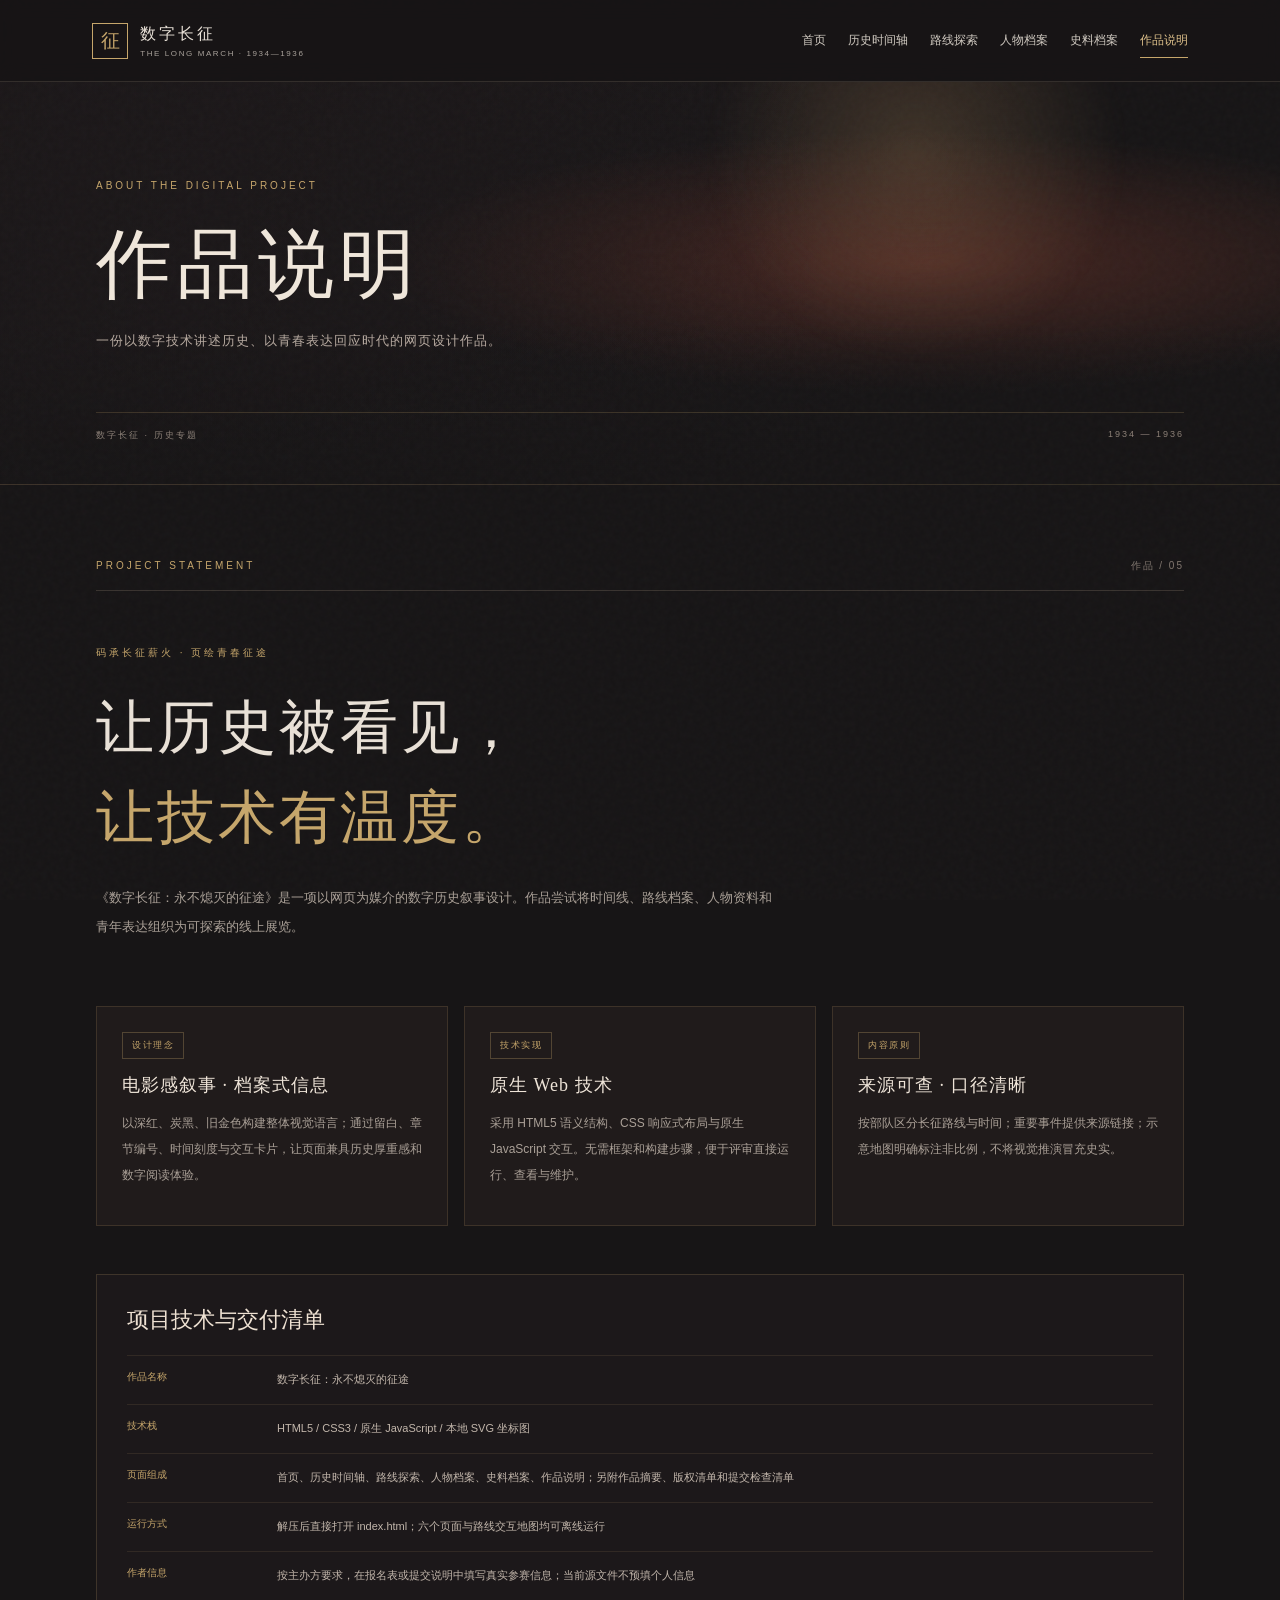
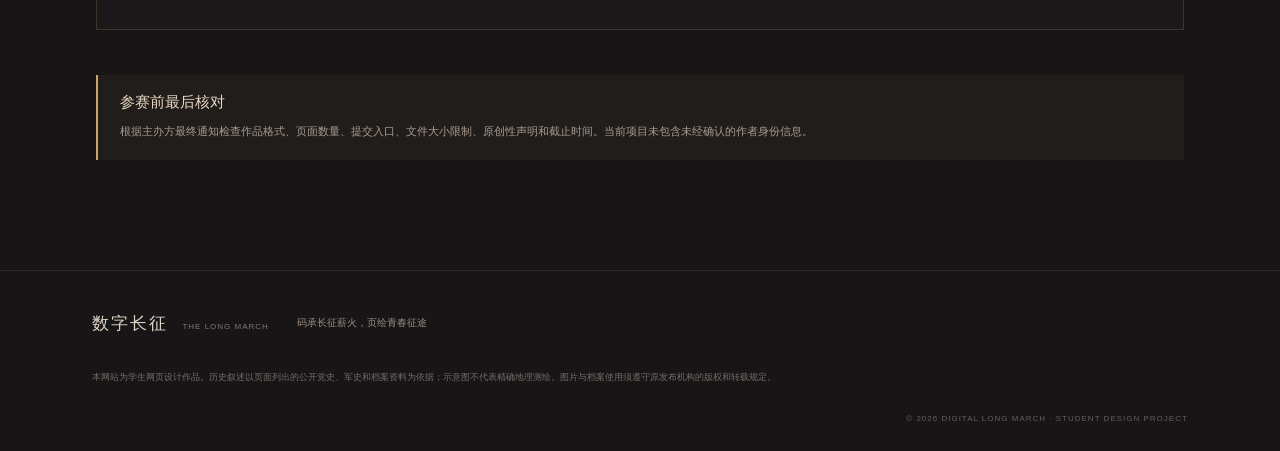
==== commit 1a293da8: "Bust CSS cache for V11 illustration update" ====
--- a/about.html
+++ b/about.html
@@ -6,8 +6,18 @@
   <meta name="theme-color" content="#171516">
   <meta name="description" content="作品说明｜数字长征：永不熄灭的征途">
   <title>作品说明｜数字长征</title>
-  <link rel="stylesheet" href="css/style.css">
-  <link rel="stylesheet" href="css/pages.css">
+  <link rel="canonical" href="https://sean-xia0.github.io/digital-long-march/about.html">
+  <meta property="og:type" content="website">
+  <meta property="og:locale" content="zh_CN">
+  <meta property="og:site_name" content="数字长征｜永不熄灭的征途">
+  <meta property="og:title" content="作品说明｜数字长征">
+  <meta property="og:description" content="了解数字长征网页作品的设计理念、技术实现、内容原则与版权说明。">
+  <meta property="og:url" content="https://sean-xia0.github.io/digital-long-march/about.html">
+  <meta name="twitter:card" content="summary">
+  <meta name="twitter:title" content="作品说明｜数字长征">
+  <meta name="twitter:description" content="了解数字长征网页作品的设计理念、技术实现、内容原则与版权说明。">
+  <link rel="stylesheet" href="css/style.css?v=11">
+  <link rel="stylesheet" href="css/pages.css?v=11">
 </head>
 <body class="subpage">
   <a class="skip-link" href="#main-content">跳到主要内容</a>
--- a/css/style.css
+++ b/css/style.css
@@ -59,3 +59,40 @@
 button,a{-webkit-tap-highlight-color:transparent}
 @media(max-width:760px){.main-nav a{min-height:42px;display:flex;align-items:center}.menu-toggle{min-width:44px;min-height:44px;justify-content:center;align-items:center}}
 @media print{.noise,.scroll-progress,.site-header,.menu-toggle,.geo-route-controls,.site-footer{display:none!important}body,.subpage{background:#fff!important;color:#222!important}.page-hero{background:#eee!important;color:#222!important;min-height:auto}.page-hero h1,.page-intro h2,.route-record h3,.chronicle-body h3,.person-card h3,.archive-card h3{color:#222!important}.page-subtitle,.page-intro>p:last-child,.route-record p,.chronicle-body p,.archive-card p{color:#444!important}.page-section{padding:24px 0}.geo-map-frame{break-inside:avoid}.geo-map-caution,.source-note{color:#333!important;background:#f5f1e9!important}}
+
+
+/* V7: final polish, responsive ergonomics and accessible interaction */
+:root{color-scheme:dark}
+::selection{background:rgba(198,166,107,.32);color:#fff3df}
+.site-header{backdrop-filter:blur(10px);-webkit-backdrop-filter:blur(10px)}
+.site-footer>small{max-width:900px;line-height:2}
+.site-footer a:focus-visible,.main-nav a:focus-visible,.button:focus-visible,.detail-link:focus-visible,.route-tab:focus-visible{outline:2px solid #f0d39d;outline-offset:4px}
+button:disabled{cursor:not-allowed;opacity:.55}
+a,button{-webkit-tap-highlight-color:transparent}
+@media(max-width:640px){
+  .hero{min-height:640px;height:100svh}
+  .hero-content{left:7%;right:7%;max-width:unset;top:47%}
+  .hero h1{font-size:clamp(58px,17vw,88px);letter-spacing:8px}
+  .hero-subtitle{font-size:clamp(19px,5vw,25px);letter-spacing:4px}
+  .hero-description{font-size:12px;letter-spacing:1px}
+  .hero-actions{flex-wrap:wrap;gap:15px;margin-top:25px}
+  .hero-side-note{display:none}
+  .hero-bottom{left:7%;right:7%;bottom:20px}
+  .coordinates{display:none}
+  .section-shell{padding-left:22px;padding-right:22px}
+  .section-topline{gap:12px}
+  .section-number{font-size:8px;letter-spacing:1px}
+}
+@media(hover:none){
+  .button:hover,.portal-card:hover,.timeline-card:hover{transform:none}
+}
+@media(prefers-reduced-motion:reduce){
+  html{scroll-behavior:auto}
+  .site-header{backdrop-filter:none;-webkit-backdrop-filter:none}
+}
+
+/* V11 original hero illustration */
+.hero-backdrop{overflow:hidden}
+.hero-art{position:absolute;inset:0;width:100%;height:100%;object-fit:cover;opacity:.58;mix-blend-mode:screen;filter:saturate(.78) contrast(1.08)}
+.hero-backdrop .mountain,.hero-backdrop .ridge,.hero-backdrop .flag-scene{opacity:.18}
+@media(max-width:760px){.hero-art{opacity:.48}}
--- a/css/pages.css
+++ b/css/pages.css
@@ -119,3 +119,34 @@
 .fallback-place:focus circle:first-child{stroke:#f0d49f;stroke-width:2}
 @media(max-width:760px){.geo-map-frame{margin:0 8px}#longMarchMap{height: min(68vh, 460px);min-height:340px}.geo-map-meta{overflow-wrap:anywhere}.geo-map-caution{font-size:11px;line-height:1.9}.geo-map-detail p,.geo-map-detail li{font-size:12px}.geo-map-sources a{font-size:11px;line-height:1.8}}
 @media(prefers-reduced-motion:reduce){.geo-atlas *{scroll-behavior:auto!important;animation:none!important;transition:none!important}}
+
+/* V9 chronology controls */
+.geo-timeline{margin:22px 18px 28px;border:1px solid rgba(198,166,107,.2);background:rgba(27,24,24,.72)}
+.geo-timeline-head{display:flex;justify-content:space-between;align-items:flex-end;gap:18px;padding:22px 24px 17px;border-bottom:1px solid rgba(198,166,107,.13)}
+.geo-timeline-head h4{font:500 21px var(--serif);color:#eee1d2;margin:8px 0}
+.geo-timeline-head p{font-size:10px;line-height:1.8;color:#a99d92;margin:0}
+.geo-timeline-count{font-size:8px;letter-spacing:1.5px;color:var(--page-gold);white-space:nowrap}
+.geo-timeline-list{display:grid;grid-template-columns:repeat(2,minmax(0,1fr));gap:8px;padding:16px}
+.geo-timeline-list button{display:grid;grid-template-columns:100px 1fr;gap:4px 12px;text-align:left;padding:12px 14px;border:1px solid rgba(198,166,107,.13);background:rgba(255,255,255,.018);color:#d8cbbb;cursor:pointer;min-width:0}
+.geo-timeline-list button:hover,.geo-timeline-list button.active{border-color:rgba(198,166,107,.68);background:rgba(198,166,107,.09)}
+.geo-timeline-list time{grid-row:span 2;color:var(--page-gold);font:500 12px var(--serif);align-self:center}
+.geo-timeline-list strong{font-size:10px;line-height:1.7;font-weight:500}
+.geo-timeline-list small{font-size:8px;color:#91857a}
+.geo-timeline-list button:focus-visible{outline:2px solid #e2c18a;outline-offset:3px}
+.geo-timeline-note{margin:0;padding:0 18px 17px;color:#9d9288;font-size:9px;line-height:1.9}
+.geo-map-detail li a{color:var(--page-gold);text-decoration:underline;text-underline-offset:3px}
+@media(max-width:760px){.geo-timeline{margin:18px 8px 22px}.geo-timeline-head{padding:18px 16px 14px}.geo-timeline-head h4{font-size:19px}.geo-timeline-list{grid-template-columns:1fr;padding:12px}.geo-timeline-list button{grid-template-columns:92px 1fr;padding:12px}.geo-timeline-list strong{font-size:11px}.geo-timeline-list time{font-size:12px}.geo-timeline-note{padding:0 14px 14px;font-size:10px}}
+
+/* V11 original historical illustration layer */
+.hero-backdrop{overflow:hidden}
+.hero-art{position:absolute;inset:0;width:100%;height:100%;object-fit:cover;opacity:.58;mix-blend-mode:screen;filter:saturate(.78) contrast(1.08)}
+.hero-backdrop .mountain,.hero-backdrop .ridge,.hero-backdrop .flag-scene{opacity:.18}
+.history-illustration{margin:18px 0 20px;border:1px solid rgba(198,166,107,.2);background:#201b1b}
+.history-illustration img{display:block;width:100%;max-height:260px;object-fit:cover}
+.history-illustration figcaption,.archive-feature-art figcaption,.route-art-strip figcaption{padding:8px 12px;color:#b6a18a;font-size:10px;letter-spacing:.8px}
+.archive-feature-art{margin:0 0 20px;max-width:680px;border:1px solid rgba(198,166,107,.2);background:#211c1c}
+.archive-feature-art img{display:block;width:100%;max-height:300px;object-fit:cover}
+.route-art-strip{display:grid;grid-template-columns:repeat(3,minmax(0,1fr));gap:14px;margin:0 0 36px}
+.route-art-strip figure{margin:0;min-width:0;border:1px solid rgba(198,166,107,.2);background:#211c1c}
+.route-art-strip img{display:block;width:100%;height:190px;object-fit:cover}
+@media(max-width:760px){.hero-art{opacity:.48}.route-art-strip{grid-template-columns:1fr;gap:12px}.route-art-strip img{height:210px}.history-illustration img{max-height:210px}.archive-feature-art img{max-height:220px}}
